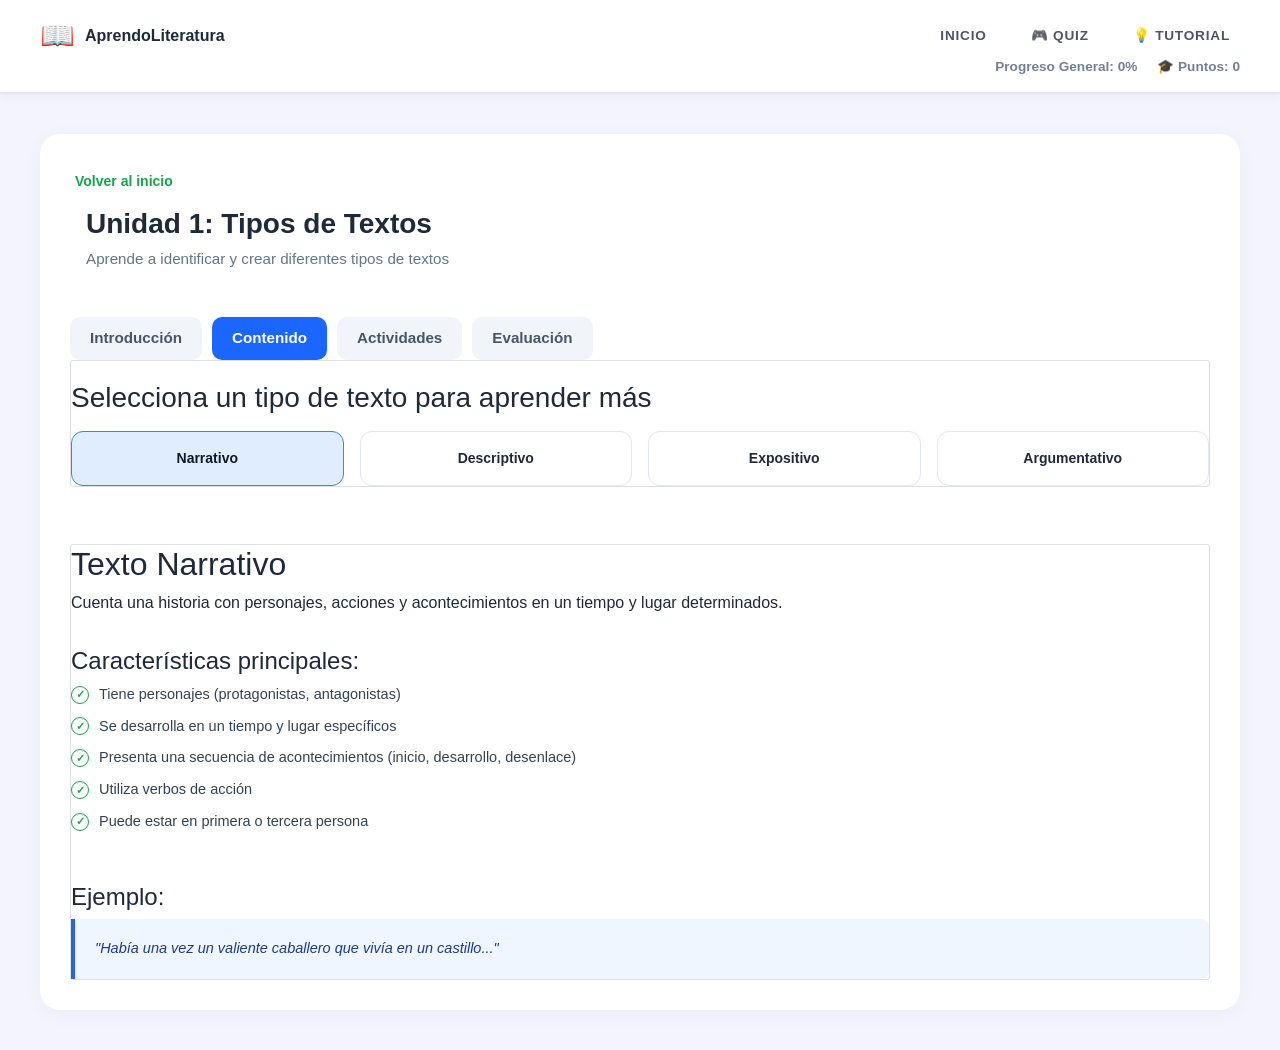
==== unidad1.html @ 8e8e9560 "Add files via upload" ====
<!DOCTYPE html>
<html lang="es">
<head>
    <meta charset="UTF-8">
    <meta name="viewport" content="width=device-width, initial-scale=1.0">
    <title>Plataforma de lengua</title>
    <link rel="stylesheet" href="https://cdn.jsdelivr.net/npm/bootstrap@4.4.1/dist/css/bootstrap.min.css" integrity="sha384-Vkoo8x4CGsO3+Hhxv8T/Q5PaXtkKtu6ug5TOeNV6gBiFeWPGFN9MuhOf23Q9Ifjh" crossorigin="anonymous">
        <link rel="stylesheet" href="estilos.css">
</head>
<body>
 <!--MENU DE NAVEGACIÓN-->
    <nav class="navbar">
    <!--CONTENEDOR DEL MENU DE NAVEGACIÓN-->
  <div class="nav-container">
    <div class="logo">
      <span class="logo-icon">📖</span> 
      <strong>AprendoLiteratura</strong>
    </div>
    <div class="nav-links">
      <a href="#" class="btn-nav btn-blue">Inicio</a>
      <a href="#" class="btn-nav btn-green">🎮 Quiz</a>
      <a href="tutorial.html" class="btn-nav btn-purple">💡 Tutorial</a>
    </div>
  </div>
  <!--CIERRE DEL CONTENEDOR-->
  <div class="nav-subbar">
    <span>Progreso General: 0%</span>
    <span>🎓 Puntos: 0</span>
  </div>
</nav>
<!--CIERRE DE MENU DE NAVEGACIÓN-->

<!--NUEVA PARTE DE PAGINA WEB-->

        <main class="content-card">
                 
<div class="main-card">
    <a href="index.html" class="back-link">
        <i class="fa-solid fa-arrow-left"></i> Volver al inicio
    </a>

    <div class="unit-header">
        <i class="fa-solid fa-book-open unit-icon"></i>
        <div class="unit-titles">
            <h2>Unidad 1: Tipos de Textos</h2>
            <p>Aprende a identificar y crear diferentes tipos de textos</p>
        </div>
    </div>

    <!-- PESTAÑAS PRINCIPALES -->
<div class="tabs-bar">
  <button class="tab-item" onclick="cambiarPestana('introduccion', this)">Introducción</button>
  <button class="tab-item active" onclick="cambiarPestana('contenido', this)">Contenido</button>
  <button class="tab-item" onclick="cambiarPestana('actividades', this)">Actividades</button>
  <button class="tab-item" onclick="cambiarPestana('evaluacion', this)">Evaluación</button>
</div>

<!-- SECCIÓN 1: INTRODUCCIÓN -->
<div id="sec-introduccion" class="tab-content d-none">
  <div class="card p-4">
    
    <!-- Encabezado de la Sección -->
    <h2 class="fw-bold mb-3">¿Qué son los tipos de textos?</h2>
    <p class="text-secondary mb-4">
      Los textos se pueden clasificar según su intención comunicativa y estructura. Cada tipo de texto tiene características específicas que lo hacen único y apropiado para diferentes situaciones.
    </p>

    <!-- Grilla de Tarjetas (2 columnas en pantallas medianas/grandes) -->
    <div class="row g-3">
      
      <!-- Texto Narrativo -->
      <div class="col-md-6">
        <div class="p-3 rounded-3 h-100" style="background-color: #f0f7ff; border: 1px solid #d0e3ff;">
          <h5 class="fw-bold text-primary">Texto Narrativo</h5>
          <p class="mb-0 text-muted small">
            Cuenta una historia con personajes, acciones y acontecimientos en un tiempo y lugar determinados.
          </p>
        </div>
      </div>

      <!-- Texto Descriptivo -->
      <div class="col-md-6">
        <div class="p-3 rounded-3 h-100" style="background-color: #f0fdf4; border: 1px solid #dcfce7;">
          <h5 class="fw-bold text-success">Texto Descriptivo</h5>
          <p class="mb-0 text-muted small">
            Representa personas, objetos, lugares o situaciones mediante palabras, detallando sus características.
          </p>
        </div>
      </div>

      <!-- Texto Expositivo -->
      <div class="col-md-6">
        <div class="p-3 rounded-3 h-100" style="background-color: #faf5ff; border: 1px solid #f3e8ff;">
          <h5 class="fw-bold" style="color: #8b5cf6;">Texto Expositivo</h5>
          <p class="mb-0 text-muted small">
            Explica o informa sobre un tema de manera objetiva y clara, transmitiendo conocimientos.
          </p>
        </div>
      </div>

      <!-- Texto Argumentativo -->
      <div class="col-md-6">
        <div class="p-3 rounded-3 h-100" style="background-color: #fffbeb; border: 1px solid #fef3c7;">
          <h5 class="fw-bold text-dark">Texto Argumentativo</h5>
          <p class="mb-0 text-muted small">
            Defiende una opinión o tesis mediante razones y argumentos para convencer al lector.
          </p>
        </div>
      </div>

    </div>
  </div>
</div>

<!-- SECCIÓN 2: CONTENIDO (Se muestra solo al presionar 'Contenido') -->
<div id="sec-contenido" class="tab-content">
  
  <!-- Selector de tipos de texto -->
  <div class="card margin-bottom">
    <h3 class="tipo-texto">Selecciona un tipo de texto para aprender más</h3>
    <div class="topics-grid">
      <button class="topic-btn active" data-topic="narrativo" onclick="cargarTema('narrativo')">Narrativo</button>
      <button class="topic-btn" data-topic="descriptivo" onclick="cargarTema('descriptivo')">Descriptivo</button>
      <button class="topic-btn" data-topic="expositivo" onclick="cargarTema('expositivo')">Expositivo</button>
      <button class="topic-btn" data-topic="argumentativo" onclick="cargarTema('argumentativo')">Argumentativo</button>
    </div>
  </div>

  <!-- Detalle dinámico del tema seleccionado -->
  <div class="card">
    <h2 id="titulo-tema">Texto Narrativo</h2>
    <p id="desc-tema">Cuenta una historia con personajes, acciones y acontecimientos en un tiempo y lugar determinados.</p>

    <h4 class="mt-3">Características principales:</h4>
    <ul id="lista-caracteristicas" class="features-list">
      <li>Tiene personajes (protagonistas, antagonistas)</li>
      <li>Se desarrolla en un tiempo y lugar específicos</li>
      <li>Presenta una secuencia de acontecimientos (inicio, desarrollo, desenlace)</li>
      <li>Utiliza verbos de acción</li>
      <li>Puede estar en primera o tercera persona</li>
    </ul>

    <h4 class="mt-3">Ejemplo:</h4>
    <div id="caja-ejemplo" class="example-box narrativo">
      "Había una vez un valiente caballero que vivía en un castillo..."
    </div>
  </div>

</div>

<!-- SECCIÓN 3: ACTIVIDADES -->
<div id="sec-actividades" class="tab-content d-none">
  <div class="card-actividades">
    <h2>Actividades Prácticas</h2>
    <p class="subtitle">Resuelve los siguientes ejercicios sobre tipos de texto.</p>

    <form id="form-actividades">
      
      <!-- Pregunta 1 -->
      <div class="question-card" id="q1-box">
        <p class="question-text">
          <strong>1. Lee el siguiente texto:</strong> "María era una niña curiosa de ojos brillantes y cabello castaño. Le encantaba leer bajo el viejo roble del jardín." <strong>¿Qué tipo de texto es?</strong>
        </p>
        <div class="options-group">
          <label class="option-item"><input type="radio" name="q1" value="Narrativo"> Narrativo</label>
          <label class="option-item"><input type="radio" name="q1" value="Descriptivo"> Descriptivo</label>
          <label class="option-item"><input type="radio" name="q1" value="Expositivo"> Expositivo</label>
          <label class="option-item"><input type="radio" name="q1" value="Argumentativo"> Argumentativo</label>
        </div>
        <div class="feedback-msg" id="feedback-q1"></div>
      </div>

      <!-- Pregunta 2 -->
      <div class="question-card" id="q2-box">
        <p class="question-text">
          <strong>2. Identifica el tipo:</strong> "Todos deberíamos usar transporte público porque reduce la contaminación y el tráfico en las ciudades."
        </p>
        <div class="options-group">
          <label class="option-item"><input type="radio" name="q2" value="Narrativo"> Narrativo</label>
          <label class="option-item"><input type="radio" name="q2" value="Descriptivo"> Descriptivo</label>
          <label class="option-item"><input type="radio" name="q2" value="Expositivo"> Expositivo</label>
          <label class="option-item"><input type="radio" name="q2" value="Argumentativo"> Argumentativo</label>
        </div>
        <div class="feedback-msg" id="feedback-q2"></div>
      </div>

      <!-- Pregunta 3 -->
      <div class="question-card" id="q3-box">
        <p class="question-text">
          <strong>3. ¿Cuál es un texto expositivo?</strong>
        </p>
        <div class="options-group">
          <label class="option-item"><input type="radio" name="q3" value="receta"> Una receta de cocina</label>
          <label class="option-item"><input type="radio" name="q3" value="cuento"> Un cuento de hadas</label>
          <label class="option-item"><input type="radio" name="q3" value="enciclopedia"> Un artículo de enciclopedia sobre el agua</label>
          <label class="option-item"><input type="radio" name="q3" value="carta"> Una carta personal</label>
        </div>
        <div class="feedback-msg" id="feedback-q3"></div>
      </div>

      <!-- Botón Enviar -->
      <button type="button" class="btn-submit" onclick="evaluarActividades()">Enviar Respuestas</button>
    </form>
    
    <!-- Resumen de resultado global -->
    <div id="resultado-global" class="result-summary d-none"></div>
  </div>
</div>


<!-- SECCIÓN 4: EVALUACIÓN -->
<div id="sec-evaluacion" class="tab-content d-none">
  <div class="eval-card-container">
    
    <!-- Encabezado con estado del juego -->
   <div class="stats-badge">
  <span class="badge-item">⏱️ Tiempo: <strong id="timer-val">15</strong>s</span>
  <span class="badge-item">⭐ Puntos: <strong id="score-val">0</strong></span>
  <span class="badge-item">🎯 Pregunta: <strong id="q-num">1</strong>/4</span>
</div>

    <!-- Barra de progreso -->
    <div class="progress-bar-bg">
      <div id="progress-fill" class="progress-bar-fill" style="width: 25%;"></div>
    </div>

    <!-- Tarjeta del Desafío (Interactive Flashcard) -->
    <div id="eval-game-box" class="quiz-card">
      <div class="card-badge" id="card-tag">Desafío #1</div>
      <p class="card-question" id="eval-question-text">
        ¿Que tipo de texto e?
      </p>

      <div class="game-options" id="eval-options">
        <!-- Las opciones se generan dinámicamente con JS -->
      </div>

      <div id="eval-feedback" class="feedback-banner d-none"></div>

      <button id="btn-next-q" class="btn-next d-none" onclick="siguientePregunta()">
        Siguiente Desafío ➜
      </button>
    </div>

    <!-- Pantalla de Resultado Final (Oculta al inicio) -->
    <div id="eval-results-screen" class="results-card d-none">
      <div class="trophy-icon">🏆</div>
      <h2>¡Evaluación Completada!</h2>
      <p id="final-score-text">Obtuviste 0 de 400 puntos posibles.</p>
      <div id="final-message" class="final-msg-box"></div>
      
      <button class="btn-retry" onclick="reiniciarEvaluacion()">
        🔄 Volver a Intentar
      </button>
    </div>

  </div>
</div>

<script>
  // 1. Datos para cada tipo de texto
  const temasData = {
    narrativo: {
      titulo: "Texto Narrativo",
      descripcion: "Cuenta una historia con personajes, acciones y acontecimientos en un tiempo y lugar determinados.",
      caracteristicas: [
        "Tiene personajes (protagonistas, antagonistas)",
        "Se desarrolla en un tiempo y lugar específicos",
        "Presenta una secuencia de acontecimientos (inicio, desarrollo, desenlace)",
        "Utiliza verbos de acción",
        "Puede estar en primera o tercera persona"
      ],
      ejemplo: '"Había una vez un valiente caballero que vivía en un castillo. Un día, decidió emprender un viaje para rescatar a la princesa que había sido secuestrada por un dragón. Después de muchas aventuras, logró vencer al dragón y rescatar a la princesa."'
    },
    descriptivo: {
      titulo: "Texto Descriptivo",
      descripcion: "Representa personas, objetos, lugares o situaciones mediante palabras, detallando sus características.",
      caracteristicas: [
        "Usa abundantes adjetivos calificativos",
        "Presenta detalles sensoriales (vista, oído, tacto, olfato, gusto)",
        "Puede ser objetiva (técnica) o subjetiva (literaria)",
        "Utiliza comparaciones y metáforas",
        "No presenta acción, sino características"
      ],
      ejemplo: '"El jardín era un espacio amplio y colorido. Las rosas rojas perfumaban el ambiente con su aroma dulce, mientras que las margaritas blancas se mecían suavemente con la brisa. El césped verde brillante cubría el suelo como una alfombra natural."'
    },
    expositivo: {
      titulo: "Texto Expositivo",
      descripcion: "Explica o informa sobre un tema de manera objetiva y clara, transmitiendo conocimientos.",
      caracteristicas: [
        "Presenta información de manera objetiva",
        "Utiliza un lenguaje claro y preciso",
        "Incluye definiciones, ejemplos y datos",
        "Sigue una estructura lógica",
        "Común en textos académicos y científicos"
      ],
      ejemplo: '"El agua es un compuesto químico formado por dos átomos de hidrógeno y uno de oxígeno (H2O). Es esencial para la vida en la Tierra y se puede encontrar en tres estados: sólido, líquido y gaseoso."'
    },
    argumentativo: {
      titulo: "Texto Argumentativo",
      descripcion: "Busca convencer o persuadir al lector sobre una postura determinada mediante razones y justificaciones.",
      caracteristicas: [
        "Presenta una tesis o idea principal a defender",
        "Utiliza argumentos lógicos, ejemplos o citas de autoridad",
        "Busca persuadir o generar debate en la audiencia",
        "Estructura típica: Introducción, Tesis, Argumentación y Conclusión"
      ],
      ejemplo: '"Es fundamental reducir el uso de plásticos de un solo uso. La contaminación marina afecta a miles de especies cada año y la acumulación de residuos amenaza la salud de los ecosistemas globales."'
    }
  };

  // 2. Función para cambiar de pestaña superior (Introducción, Contenido, etc.)
  function cambiarPestana(pestanaNombre, boton) {
    // Ocultar todas las secciones
    document.querySelectorAll('.tab-content').forEach(sec => sec.classList.add('d-none'));
    
    // Desmarcar todos los botones de pestañas
    document.querySelectorAll('.tab-item').forEach(btn => btn.classList.remove('active'));

    // Mostrar la sección correspondiente
    document.getElementById('sec-' + pestanaNombre).classList.remove('d-none');
    
    // Activar el botón presionado
    boton.classList.add('active');
  }

  // 3. Función para cambiar entre Narrativo, Descriptivo, Expositivo, Argumentativo
  function cargarTema(key) {
    const data = temasData[key];
    if (!data) return;

    // Cambiar títulos y descripción
    document.getElementById('titulo-tema').innerText = data.titulo;
    document.getElementById('desc-tema').innerText = data.descripcion;

    // Generar la lista de características
    const ul = document.getElementById('lista-caracteristicas');
    ul.innerHTML = '';
    data.caracteristicas.forEach(item => {
      const li = document.createElement('li');
      li.innerText = item;
      ul.appendChild(li);
    });

    // Actualizar el contenido y la clase de estilo del ejemplo
    const caja = document.getElementById('caja-ejemplo');
    caja.innerText = data.ejemplo;
    caja.className = `example-box ${key}`;

    // Marcar activo el botón correspondiente del submenú
    document.querySelectorAll('.topic-btn').forEach(btn => {
      btn.classList.toggle('active', btn.dataset.topic === key);
    });
  }
</script>
<!--Respuestas para las actividades de unidad 1-->
<script>
    // Respuestas correctas
const respuestasCorrectas = {
  q1: "Descriptivo",
  q2: "Argumentativo",
  q3: "enciclopedia"
};

function evaluarActividades() {
  const form = document.getElementById('form-actividades');
  let puntaje = 0;
  let total = 3;
  let guardadoData = {};

  for (let key in respuestasCorrectas) {
    const seleccion = form.elements[key].value;
    const box = document.getElementById(`${key}-box`);
    const feedback = document.getElementById(`feedback-${key}`);

    // Limpiar clases previas
    box.classList.remove('correct', 'incorrect');
    feedback.classList.remove('correct-text', 'incorrect-text');

    if (!seleccion) {
      feedback.innerText = '⚠️ Por favor, selecciona una opción.';
      feedback.className = 'feedback-msg incorrect-text';
      continue;
    }

    guardadoData[key] = seleccion; // Guardar valor para localStorage

    if (seleccion === respuestasCorrectas[key]) {
      puntaje++;
      box.classList.add('correct');
      feedback.innerText = '¡Correcto! Excelente deducción. 🎉';
      feedback.className = 'feedback-msg correct-text';
    } else {
      box.classList.add('incorrect');
      feedback.innerText = 'Incorrecto. Revisa el tipo de texto e intentalo de nuevo.';
      feedback.className = 'feedback-msg incorrect-text';
    }
  }

  // Guardar datos y puntaje en localStorage
  localStorage.setItem('unidad1_actividades', JSON.stringify({
    respuestas: guardadoData,
    puntaje: puntaje,
    completado: true
  }));

  // Mostrar cartel de resumen
  const resumen = document.getElementById('resultado-global');
  resumen.classList.remove('d-none');
  resumen.innerText = `Obtuviste ${puntaje} de ${total} respuestas correctas.`;
}

// Cargar respuestas guardadas al abrir la página
window.addEventListener('DOMContentLoaded', () => {
  const datosGuardados = localStorage.getItem('unidad1_actividades');
  if (datosGuardados) {
    const { respuestas } = JSON.parse(datosGuardados);
    const form = document.getElementById('form-actividades');
    
    for (let key in respuestas) {
      if (form.elements[key]) {
        form.elements[key].value = respuestas[key];
      }
    }
    // Auto evaluar para mostrar aciertos previos
    evaluarActividades();
  }
});
</script>
<script>
// Array de preguntas dinámicas con ejemplos
const evaluacionPreguntas = [
  {
    tag: "Desafío #1",
    pregunta: "Lee el siguiente fragmento: «El cielo estaba cubierto de nubes oscuras y un viento frío recorría las calles desiertas de la ciudad.» ¿Qué tipo de texto es?",
    opciones: ["Narrativo", "Descriptivo", "Expositivo", "Argumentativo"],
    correcta: 1 // Descriptivo
  },
  {
    tag: "Desafío #2",
    pregunta: "«Ayer por la tarde, Lucas encontró un mapa antiguo en el desván. Sin dudarlo, llamó a su hermana y comenzaron la búsqueda del tesoro.» ¿Qué tipo de texto es?",
    opciones: ["Narrativo", "Descriptivo", "Expositivo", "Argumentativo"],
    correcta: 0 // Narrativo
  },
  {
    tag: "Desafío #3",
    pregunta: "«La fotosíntesis es el proceso mediante el cual las plantas convierten la luz solar en energía química para su desarrollo.» ¿Qué tipo de texto es?",
    opciones: ["Narrativo", "Descriptivo", "Expositivo", "Argumentativo"],
    correcta: 2 // Expositivo
  },
  {
    tag: "Desafío #4",
    pregunta: "«Considero que el reciclaje debería ser obligatorio en todas las escuelas, ya que reduce drásticamente el impacto ambiental negativo.» ¿Qué tipo de texto es?",
    opciones: ["Narrativo", "Descriptivo", "Expositivo", "Argumentativo"],
    correcta: 3 // Argumentativo
  }
];

let indicePreguntaActual = 0;
let puntajeAcumulado = 0;
let tiempoRestante = 1800; 
let timerInterval = null;

// ⏱️ TIEMPO EN SEGUNDOS (30 minutos = 30 * 60 = 1800 segundos)
const TIEMPO_POR_PREGUNTA = 1800; 

// Función auxiliar para pasar de segundos a formato "MM:SS" (ej: 29:59)
function formatearTiempo(segundos) {
  const min = Math.floor(segundos / 60);
  const seg = segundos % 60;
  return `${min.toString().padStart(2, '0')}:${seg.toString().padStart(2, '0')}`;
}

function iniciarTimer() {
  clearInterval(timerInterval);
  tiempoRestante = TIEMPO_POR_PREGUNTA;
  document.getElementById("timer-val").innerText = formatearTiempo(tiempoRestante);

  timerInterval = setInterval(() => {
    tiempoRestante--;
    document.getElementById("timer-val").innerText = formatearTiempo(tiempoRestante);

    if (tiempoRestante <= 0) {
      clearInterval(timerInterval);
      tiempoAgotado();
    }
  }, 1000);
}

function renderizarPregunta() {
  const q = evaluacionPreguntas[indicePreguntaActual];
  
  document.getElementById("card-tag").innerText = q.tag;
  document.getElementById("eval-question-text").innerText = q.pregunta;
  document.getElementById("q-num").innerText = indicePreguntaActual + 1;
  
  // Actualizar barra de progreso
  const porcentaje = ((indicePreguntaActual + 1) / evaluacionPreguntas.length) * 100;
  document.getElementById("progress-fill").style.width = `${porcentaje}%`;

  // Resetear estados visuales
  const feedback = document.getElementById("eval-feedback");
  feedback.className = "feedback-banner d-none";
  document.getElementById("btn-next-q").classList.add("d-none");

  // Renderizar opciones de los 4 tipos de texto
  const container = document.getElementById("eval-options");
  container.innerHTML = "";

  q.opciones.forEach((opcion, idx) => {
    const btn = document.createElement("button");
    btn.className = "game-opt-btn";
    btn.innerText = opcion;
    btn.onclick = () => seleccionarRespuesta(idx, q.correcta);
    container.appendChild(btn);
  });

  // Arrancar la cuenta regresiva
  iniciarTimer();
}

function seleccionarRespuesta(indiceSeleccionado, indiceCorrecto) {
  clearInterval(timerInterval); // Detener el reloj

  const botones = document.querySelectorAll(".game-opt-btn");
  botones.forEach(btn => btn.disabled = true);

  const feedback = document.getElementById("eval-feedback");
  feedback.classList.remove("d-none");

  if (indiceSeleccionado === indiceCorrecto) {
    botones[indiceSeleccionado].classList.add("correct-opt");
    
    // Cálculo de puntos
    const puntosGanados = 100;
    puntajeAcumulado += puntosGanados;
    document.getElementById("score-val").innerText = puntajeAcumulado;

    feedback.innerText = `¡Correcto! 🎉 (+${puntosGanados} pts)`;
    feedback.className = "feedback-banner success";
  } else {
    botones[indiceSeleccionado].classList.add("incorrect-opt");
    botones[indiceCorrecto].classList.add("correct-opt");

    feedback.innerText = "¡Incorrecto! Revisa las características de este tipo de texto.";
    feedback.className = "feedback-banner error";
  }

  document.getElementById("btn-next-q").classList.remove("d-none");
}

function tiempoAgotado() {
  const q = evaluacionPreguntas[indicePreguntaActual];
  const botones = document.querySelectorAll(".game-opt-btn");
  botones.forEach(btn => btn.disabled = true);

  // Remarcar la respuesta correcta
  botones[q.correcta].classList.add("correct-opt");

  const feedback = document.getElementById("eval-feedback");
  feedback.classList.remove("d-none");
  feedback.innerText = "⏰ ¡Se acabó el tiempo de 30 minutos! No sumaste puntos en este desafío.";
  feedback.className = "feedback-banner error";

  document.getElementById("btn-next-q").classList.remove("d-none");
}

function siguientePregunta() {
  indicePreguntaActual++;
  if (indicePreguntaActual < evaluacionPreguntas.length) {
    renderizarPregunta();
  } else {
    mostrarPantallaFinal();
  }
}

function mostrarPantallaFinal() {
  clearInterval(timerInterval);
  document.getElementById("eval-game-box").classList.add("d-none");
  const resultsScreen = document.getElementById("eval-results-screen");
  resultsScreen.classList.remove("d-none");

  document.getElementById("final-score-text").innerText = `Obtuviste un total de ${puntajeAcumulado} puntos.`;

  const msgBox = document.getElementById("final-message");
  if (puntajeAcumulado >= 400) {
    msgBox.innerHTML = "<strong>¡Excelente trabajo! 🏆</strong> Dominás a la perfección todos los tipos de textos.";
  } else if (puntajeAcumulado >= 200) {
    msgBox.innerHTML = "<strong>¡Buen trabajo! 👍</strong> Tenés bien consolidados los conceptos principales.";
  } else {
    msgBox.innerHTML = "<strong>¡A seguir practicando! 💪</strong> Podés repasar la pestaña 'Contenido' e intentarlo otra vez.";
  }
}

function reiniciarEvaluacion() {
  indicePreguntaActual = 0;
  puntajeAcumulado = 0;
  document.getElementById("score-val").innerText = "0";
  document.getElementById("eval-results-screen").classList.add("d-none");
  document.getElementById("eval-game-box").classList.remove("d-none");
  renderizarPregunta();
}

document.addEventListener("DOMContentLoaded", () => {
  renderizarPregunta();
});
</script>
</body>
---- estilos.css ----
/* Estilos Base y Reset */
* {
  box-sizing: border-box;
  margin: 0;
  padding: 0;
}
body {
  font-family: 'Segoe UI', Tahoma, Geneva, Verdana, sans-serif;
  background-color: #f0f4f8;
  color: #333;
}
/* Previene que los elementos rompan el ancho de pantalla */
*, *::before, *::after {
  box-sizing: border-box;
}

body, html {
  max-width: 100vw;
  overflow-x: hidden; /* Evita el scroll horizontal molesto */
}

/* Imágenes y svgs fluidos */
img, svg {
  max-width: 100%;
  height: auto;
}

/* 1. BARRA DE NAVEGACIÓN (NAVBAR) */
.navbar {
  background-color: #ffffff;
  padding: 12px 30px;
  box-shadow: 0 2px 10px rgba(0, 0, 0, 0.05);
}
.nav-container {
 max-width: 1200px;
  margin: 0 auto;
}
.logo {
 display: flex;
  align-items: center;
  gap: 12px; /* Espacio entre el gráfico y el texto AprendoLiteratura */
}
/* Controla el tamaño de la imagen */
.logo img, .logo-img {
  height: 40px;          /* Ajustá entre 35px y 50px según tu gusto */
  width: auto;           /* Mantiene la proporción sin deformarlo */
  object-fit: contain;
}
.nav-links {
  display: flex;
  gap: 12px;
}
/* Botones de navegación con los colores del Figma */
.btn-nav {
 display: inline-flex;
    align-items: center;
    gap: 8px;
    text-decoration: none;
    color: #ffffff;
    font-weight: 600;
    font-size: 15px;
    /* Reducción del redondeado para que se vean rectangulares pero suaves */
    border-radius: 8px; 
    padding: 10px 22px;
    transition: background-color 0.2s;
}
.btn-blue { background-color: #1a66ff; }
.btn-green { background-color: #00b347; }
.btn-purple { background-color: #9933ff; }

/* Sub-barra de progreso general */
.nav-subbar {
   display: flex;
    justify-content: space-between;
    align-items: center;
    width: 100%;
    /* Color de fuente gris intermedio y tipografía limpia */
    color: #64748b; 
    font-size: 14px;
    font-family: system-ui, -apple-system, sans-serif;
}
/* CONTENEDOR CENTRAL DE LA PÁGINA */
.main-content {
  max-width: 1200px;
  margin: 40px auto;
  padding: 0 20px;
  display: flex;
  flex-direction: column;
  gap: 32px; /* Espacio vertical controlado entre elementos */
}

/* 2. TARJETA DE BIENVENIDA (Fondo blanco entero) */
.welcome-card {
  background-color: #ffffff;
  border-radius: 16px;
  padding: 40px;
  text-align: center;
  box-shadow: 0 4px 12px rgba(0, 0, 0, 0.03);
}
.welcome-card h1 {
  font-size: 2.2rem;
  color: #1e293b;
  margin-bottom: 16px;
}
.welcome-card p {
  color: #64748b;
  font-size: 1.05rem;
  max-width: 850px;
  margin: 0 auto;
  line-height: 1.6;
}

/* 3. CONTENEDOR DE TARJETAS (Fila impecable) */
.course-container {
  display: grid;
  grid-template-columns: repeat(3, 1fr); /* Divide el espacio en 3 columnas idénticas */
  gap: 24px;
}

/* Estructura de las Tarjetas de pagina de inicio */
.unit-card {
  background-color: #ffffff;
  border-radius: 16px;
  box-shadow: 0 4px 12px rgba(0, 0, 0, 0.03);
  display: flex;
  flex-direction: column;
  overflow: hidden; /* Esto arregla los bordes redondeados de arriba */
  /* Esta línea hace que el movimiento sea suave */
  transition: transform 0.3s ease, box-shadow 0.3s ease;
}
/*movimiento de las tarjetas en el inicio*/
/* El movimiento ocurre cuando pasas el mouse por encima */
.unit-card:hover {
  transform: translateY(-10px); /* La mueve hacia arriba */
  box-shadow: 0 10px 20px rgba(0,0,0,0.2); /* Aumenta la sombra para dar efecto de elevación */
}

.card-header {
  padding: 24px;
  color: #ffffff;
  text-align: center;
}
.card-header h2 {
  margin-top: 10px;
  font-size: 1.3rem;
}

/* Colores de las cabeceras */
.card-blue .card-header   { background-color: #1a66ff; }
.card-green .card-header  { background-color: #00b347; }
.card-purple .card-header { background-color: #9933ff; }

.card-body {
  padding: 24px;
  flex-grow: 1;
  display: flex;
  flex-direction: column;
  gap: 20px;
}
.description {
  color: #64748b;
  font-size: 0.95rem;
  line-height: 1.5;
}

/* Progreso */
.progress-container {
  display: flex;
  flex-direction: column;
  gap: 6px;
}
.progress-text {
  display: flex;
  justify-content: space-between;
  font-size: 0.85rem;
  color: #475467;
  font-weight: 600;
}
.progress-bar-bg {
  background-color: #e2e8f0;
  border-radius: 4px;
  height: 8px;
}
.progress-bar-fill {
  background-color: #94a3b8;
  height: 100%;
  width: 0%; /* Empieza en cero */
  border-radius: 4px;
}

/* Etiquetas */
.tags-section h3 {
  font-size: 0.85rem;
  color: #344054;
  margin-bottom: 8px;
}
.tags-container {
  display: flex;
  flex-wrap: wrap;
  gap: 6px;
}
.tag {
  background-color: #f1f5f9;
  color: #475569;
  padding: 4px 10px;
  border-radius: 12px;
  font-size: 0.8rem;
}

/* Botón inferior */
.btn-start {
  border: none;
  border-radius: 8px;
  padding: 12px;
  margin: 0 24px 24px 24px;
  color: white;
  font-weight: 600;
  cursor: pointer;
}

.card-blue .btn-start   { background-color: #1a66ff; }
.card-green .btn-start  { background-color: #00b347; }
.card-purple .btn-start { background-color: #9933ff; }

/* Modifica la clase que ya tienes */
.nav-container {
  display: flex;
  justify-content: space-between; /* Empuja los 3 bloques internos hacia los extremos */
  align-items: center;
  max-width: 1200px;
  margin: 0 auto;
  width: 100%;
}

/* Asegúrate de que el grupo de botones tenga un espacio (gap) entre sí */
.nav-links {
gap: 24px;
}


/* Contenedor principal de la sección de consejos */
.tips-card {
width: 100%;             /* Ocupa todo el ancho disponible */
  max-width: 1200px;       /* Mismo ancho máximo que el contenedor de las 3 tarjetas de arriba */
  margin: 30px auto;       /* La centra horizontalmente */
  background: #ffffff;
  border-radius: 16px;
  padding: 24px 32px;
  box-shadow: 0 4px 20px rgba(0, 0, 0, 0.05);
}

.tips-card h2 {
  font-size: 1.25rem;
  font-weight: 700;
  color: #1a202c;
  margin-top: 0;
  margin-bottom: 24px;
}

/* Distribución en dos columnas usando Grid */
.tips-grid {
 display: grid;
  grid-template-columns: repeat(2, 1fr);
  gap: 20px 40px;
  margin-top: 20px;
}

/* Estructura interna de cada consejo individual */
.tip-item {
  display: flex;
  align-items: flex-start;
  gap: 16px;
}

/* El círculo del número */
.tip-number {
  width: 32px;
  height: 32px;
  border-radius: 50%;
  display: flex;
  align-items: center;
  justify-content: center;
  font-weight: 600;
  font-size: 0.9rem;
  flex-shrink: 0;
}

/* Variaciones de colores para los números según Figma */
.num-blue {
  background-color: #e8f0fe;
  color: #1a73e8; }
.num-green { 
  background-color: #e6f4ea;
  color: #137333;}
.num-purple { 
   background-color: #f3e8fd;
  color: #9333ea;}
.num-orange { 
   background-color: #fef7e0;
  color: #b06000; }

/* Textos de los consejos */
.tip-text h3 {
  margin: 0;
  font-size: 0.95rem;
  font-weight: 600;
  color: #202124;
  line-height: 1.3;
}

.tip-text p {
   margin: 4px 0 0 0;
  font-size: 0.85rem;
  color: #5f6368;
}


/* Estilo para el Footer del final de página */
.main-footer {
  text-align: center; /* Centra el texto horizontalmente */
  color: #64748b;     /* El color gris suave que tiene en el Figma */
  font-size: 0.9rem;  /* Tamaño de la fuente ajustable */
  width: 100%;        /* Asegura que ocupe todo el ancho para poder centrarse */
  padding: 30px 0;    /* Le da espacio arriba y abajo para que respire */
  margin-top: 20px;   /* Separa el footer de la tarjeta de consejos */
}

/*pagina unidad 1*/
/* Contenedor Blanco Principal */
.main-card {
    background-color: #ffffff;
    border-radius: 20px; /* Bordes bien redondeados como en Figma */
    padding: 30px;
    box-shadow: 0 4px 20px rgba(0, 0, 0, 0.04); /* Sombra muy suave */
    font-family: 'Segoe UI', Tahoma, Geneva, Verdana, sans-serif;
    max-width: 1200px; /*aumentamos el ancho de la tarjeta de la unidad 1*/
    width: 100%;
    margin-top: 24px auto 0 auto; /*centrado de tarjeta automaticamente*/
    margin: 40px auto

}

/* Enlace Volver al Inicio */
.back-link {
    display: inline-flex;
    align-items: center;
    gap: 8px;
    color: #1a66ff;
    text-decoration: none;
    font-size: 0.9rem;
    font-weight: 600;
    margin-bottom: 20px;
}
.back-link:hover {
    text-decoration: underline;
}

/* Encabezado (Icono + Textos) */
.unit-header {
    display: flex;
    align-items: flex-start; /* Alinea el icono arriba con el título */
    gap: 16px;
    margin-bottom: 30px;
}

.unit-icon {
    color: #1a66ff;
    font-size: 2.2rem;
    margin-top: 2px;
}

.unit-titles h2 {
    color: #1e293b;
    font-size: 1.75rem;
    font-weight: 700;
    line-height: 1.2;
}

.unit-titles p {
    color: #64748b;
    font-size: 0.95rem;
    margin-top: 4px;
}

/* Barra de Pestañas */
.tabs-bar {
    display: flex;
    gap: 10px;
}

/* Estilo Base de los Botones de Pestaña */
.tab-item {
    border: none;
    padding: 10px 20px;
    font-size: 0.95rem;
    font-weight: 600;
    border-radius: 10px;
    cursor: pointer;
    transition: all 0.2s ease;
    background-color: #f1f5f9; /* Gris clarito para botones inactivos */
    color: #475569;
}

/* Estado de la Pestaña Activa (Introducción) */
.tab-item.active {
    background-color: #1a66ff; /* Azul brillante */
    color: #ffffff;
}

/* Efecto Hover para los Inactivos */
.tab-item:not(.active):hover {
    background-color: #e2e8f0;
    color: #1e293b;
}
/*segunda seccion de unidad 1*/
/* Espaciado superior extra para esta tarjeta de selección si lo requieres */
.selection-section {
    margin-top: 24px;
}

/* Título interno */
.selection-section h3 {
    font-size: 1.2rem;
    color: #1e293b;
    font-weight: 700;
    margin-bottom: 20px;
}

/* Cuadrícula para los 4 botones iguales */
.text-types-grid {
    display: grid;
    grid-template-columns: repeat(4, 1fr); /* Crea 4 columnas del mismo tamaño */
    gap: 16px; /* Separación horizontal entre los botones */
}

/* Estilo Base para cada botón de tipo de texto */
.type-btn {
    background-color: #ffffff;
    border: 1px solid #e2e8f0; /* Borde gris sutil de Figma */
    border-radius: 10px;
    padding: 16px 0; /* Espaciado interno arriba y abajo */
    font-size: 0.95rem;
    font-weight: 600;
    color: #000000;
    cursor: pointer;
    transition: all 0.2s ease;
    text-align: center;
}

/* Estado del botón activo (Seleccionado: Narrativo) */
.type-btn.active {
    background-color: #e6f0ff; /* Fondo azul sumamente claro */
    border: 2px solid #1a66ff;  /* Borde azul más grueso e intenso */
    color: #000000;
}

/* Efecto Hover para los botones que no están activos */
.type-btn:not(.active):hover {
    background-color: #f8fafc;
    border-color: #cbd5e1;
}
/*Tercera seccion de unidad 1*/
/* Espaciado para separar esta tarjeta de la anterior */
.content-section {
    margin-top: 24px;
}

.content-section h3 {
    font-size: 1.4rem;
    color: #1e293b;
    font-weight: 700;
    margin-bottom: 12px;
}

.main-description {
    color: #475569;
    font-size: 0.95rem;
    line-height: 1.6;
    margin-bottom: 24px;
}

/* Distribución en 2 columnas perfectas */
.info-cards-grid {
    display: grid;
    grid-template-columns: repeat(2, 1fr); /* Dos columnas iguales */
    gap: 16px; /* Separación uniforme entre las tarjetas */
}

/* Estilo general compartido por las 4 sub-tarjetas */
.info-block {
    border-radius: 12px;
    padding: 20px;
    border: 1px solid transparent; /* Se sobreescribe abajo */
    display: flex;
    flex-direction: column;
    gap: 8px;
}

.info-block h4 {
    font-size: 1.05rem;
    font-weight: 700;
}

.info-block p {
    font-size: 0.88rem;
    color: #475569;
    line-height: 1.5;
    margin: 0;
}

/* --- Variaciones de color según el diseño de Figma --- */

/* 1. Azul (Narrativo) */
.block-blue {
    background-color: #f0f6ff;
    border-color: #dbeafe;
}
.block-blue h4 { color: #1a66ff; }

/* 2. Verde (Descriptivo) */
.block-green {
    background-color: #f0fdf4;
    border-color: #dcfce7;
}
.block-green h4 { color: #00b347; }

/* 3. Morado (Expositivo) */
.block-purple {
    background-color: #faf5ff;
    border-color: #f3e8ff;
}
.block-purple h4 { color: #9933ff; }

/* 4. Naranja / Crema (Argumentativo) */
.block-orange {
    background-color: #fdf8f2;
    border-color: #fee2e2; /* Un borde sutilmente cálido */
}
.block-orange h4 { color: #1e293b; } 

/*PAGINA WEB QUIZ*/
/* CONFIGURACIÓN GENERAL / RESET */
* {
    margin: 0;
    padding: 0;
    box-sizing: border-box;
    font-family: 'Segoe UI', Tahoma, Geneva, Verdana, sans-serif;
}

body {
    background-color: #f3f4fd; /* Fondo sutilmente azulado/grisáceo de tu captura */
    color: #1e293b;
    display: flex;
    flex-direction: column;
    min-height: 100vh;
}

/* NAVBAR SUPERIOR */
/* BUSCÁ ESTA SECCIÓN EN TU STYLES.CSS Y REEMPLAZALA */
.navbar {
    background-color: #ffffff;
    display: flex;
    justify-content: space-between; /* Esto empuja los botones a la derecha */
    align-items: center;
    padding: 12px 40px;
    border-bottom: 2px solid #e2e8f0;
    width: 100%; /* Forzamos a que ocupe todo el ancho disponible */
}

.nav-buttons {
    display: flex;
    gap: 12px;
    margin-left: auto; /* Asegura que el grupo de botones se pegue a la derecha */
}

.nav-logo {
    display: flex;
    align-items: center;
    gap: 10px;
    color: #1d4ed8;
}

.logo-icon {
    font-size: 28px;
}

.nav-logo h2 {
    font-size: 20px;
    font-weight: 700;
}

.nav-buttons {
    display: flex;
    gap: 12px;
}

/* BOTONES DE NAVEGACIÓN */
.btn-nav {
  text-transform: uppercase;
  font-weight: 600;
  font-size: 0.85rem;
  letter-spacing: 0.8px;
  color: #4a5568 !important; /* Texto gris limpio como en la foto */
  text-decoration: none !important;
  background: transparent !important; /* Quita los fondos azul, verde y violeta */
  padding: 6px 10px;
  transition: color 0.2s ease;
}

.btn-nav:hover {
  color: #0d9ebd !important;
}
.btn-blue { background-color: #2563eb; }
.btn-green { background-color: #16a34a; }
.btn-purple { background-color: #9333ea; }

/* SUB-BARRA DE PROGRESO */
.sub-bar {
    background-color: #ffffff;
    padding: 10px 40px;
    display: flex;
    justify-content: space-between;
    font-size: 13px;
    color: #64748b;
    border-bottom: 1px solid #e2e8f0;
}

.sub-icon {
    font-size: 16px;
    vertical-align: middle;
}

/* CONTENEDOR PRINCIPAL */
.main-container {
    flex: 1;
    max-width: 800px;
    width: 100%;
    margin: 30px auto;
    padding: 0 20px;
    display: flex;
    flex-direction: column;
    gap: 20px;
}

/* TARJETA ENCABEZADO DE QUIZ */
.quiz-header-card {
    background-color: #ffffff;
    border-radius: 12px;
    padding: 20px;
    border: 1px solid #e2e8f0;
    box-shadow: 0 2px 4px rgba(0,0,0,0.02);
}

.back-link {
    color: #16a34a;
    text-decoration: none;
    font-size: 14px;
    font-weight: 600;
    display: inline-flex;
    align-items: center;
    gap: 5px;
    margin-bottom: 15px;
}

.quiz-header-content {
    display: flex;
    align-items: center;
    gap: 15px;
}

.trophy-small {
    font-size: 40px;
    color: #d97706; /* Color dorado */
}

.quiz-header-text h3 {
    font-size: 22px;
    color: #0f172a;
}

.quiz-header-text p {
    font-size: 14px;
    color: #64748b;
}

/* TARJETA CENTRAL DEL DESAFÍO */
.challenge-card {
    background-color: #ffffff;
    border-radius: 16px;
    padding: 40px 30px;
    border: 1px solid #e2e8f0;
    text-align: center;
    box-shadow: 0 4px 6px rgba(0,0,0,0.02);
    display: flex;
    flex-direction: column;
    align-items: center;
}

.trophy-large {
    font-size: 80px;
    color: #d97706;
    margin-bottom: 15px;
}

.challenge-title {
    font-size: 26px;
    color: #0f172a;
    margin-bottom: 8px;
}

.challenge-subtitle {
    font-size: 15px;
    color: #64748b;
    margin-bottom: 30px;
}

/* GRID DE DETALLES (TIEMPO, RACHA, ETC.) */
.features-grid {
    display: grid;
    grid-template-columns: repeat(3, 1fr);
    gap: 15px;
    width: 100%;
    margin-bottom: 35px;
}

.feature-box {
    border-radius: 10px;
    padding: 20px 15px;
    text-align: left;
}

.feature-title {
    display: flex;
    align-items: center;
    gap: 6px;
    font-size: 14px;
    margin-bottom: 8px;
}

.feature-box p {
    font-size: 13px;
    color: #475569;
    line-height: 1.4;
}

/* COLORES ESPECÍFICOS DE LAS TARJETITAS */
.box-blue { background-color: #eff6ff; }
.text-blue { color: #2563eb; }

.box-green { background-color: #f0fdf4; }
.text-green { color: #16a34a; }

.box-purple { background-color: #faf5ff; }
.text-purple { color: #9333ea; }

/* BOTÓN COMENZAR */
.btn-start {
    background-color: #00c040; /* El verde brillante del botón iniciar */
    color: white;
    font-size: 16px;
    font-weight: 700;
    padding: 14px 45px;
    border: none;
    border-radius: 8px;
    cursor: pointer;
    box-shadow: 0 4px 0 #009030; /* Efecto 3D abajo del botón */
    transition: all 0.1s ease;
}

.btn-start:active {
    transform: translateY(4px);
    box-shadow: 0 0px 0 #009030;
}

/* FOOTER */
.footer {
    text-align: center;
    padding: 20px;
    font-size: 13px;
    color: #64748b;
    background-color: #ffffff;
    border-top: 1px solid #e2e8f0;
    margin-top: auto;
}

/*estilos de quiz1*/
/* ==========================================================================
   NUEVOS ESTILOS PARA LA PANTALLA DE PREGUNTAS (image_5e31e1.png)
   ========================================================================== */

/* Ajuste de flexbox para el encabezado con puntaje */
.header-split {
    display: flex;
    justify-content: space-between;
    align-items: center;
}

.header-right-score {
    text-align: center;
}

.score-number {
    display: block;
    font-size: 24px;
    font-weight: 800;
    color: #0f172a;
}

.score-label {
    font-size: 12px;
    color: #64748b;
}

/* Tarjeta intermedia de estado */
.status-card {
    background-color: #ffffff;
    border-radius: 12px;
    padding: 20px;
    border: 1px solid #e2e8f0;
    display: flex;
    justify-content: space-between;
    align-items: center;
}

.status-left {
    flex: 1;
    display: flex;
    flex-direction: column;
    gap: 12px;
}

.question-number {
    font-size: 13px;
    color: #64748b;
    font-weight: 500;
}

/* Contenedor gris de la barra */
.progress-bar-container {
    background-color: #e2e8f0;
    border-radius: 10px;
    height: 8px;
    width: 250px;
    overflow: hidden;
}

/* El relleno violeta */
.progress-bar-fill {
    background-color: #6366f1;
    height: 100%;
    border-radius: 10px;
}

/* Tags / Etiquetas */
.tags-container {
    display: flex;
    gap: 8px;
}

.tag {
    font-size: 12px;
    font-weight: 600;
    padding: 4px 12px;
    border-radius: 20px;
}

.tag-easy { background-color: #dcfce7; color: #16a34a; }
.tag-topic { background-color: #e0f2fe; color: #0284c7; }
.tag-points { background-color: #f3e8ff; color: #7c3aed; }

/* El contador de tiempo a la derecha */
.status-right-timer {
    text-align: center;
    padding-left: 20px;
}

.timer-number {
    display: block;
    font-size: 36px;
    font-weight: 800;
    color: #0f172a;
    line-height: 1;
}

.timer-label {
    font-size: 13px;
    color: #64748b;
}

/* Tarjeta blanca de la pregunta */
.question-card {
    background-color: #ffffff;
    border-radius: 16px;
    padding: 35px 25px;
    border: 1px solid #e2e8f0;
    text-align: center;
}

.question-title {
    font-size: 24px;
    font-weight: 700;
    color: #0f172a;
    margin-bottom: 30px;
}

/* Grilla de respuestas 2 columnas x 2 filas */
.answers-grid {
    display: grid;
    grid-template-columns: repeat(2, 1fr);
    gap: 15px;
    width: 100%;
}

/* Botones base de respuestas */
.btn-answer {
    color: white;
    font-size: 16px;
    font-weight: 700;
    padding: 20px;
    border: none;
    border-radius: 12px;
    cursor: pointer;
    transition: all 0.1s ease;
}

.btn-answer:active {
    transform: scale(0.98);
    opacity: 0.9;
}

/* Colores exactos de los botones de opciones con su respectivo borde inferior 3D */
.answer-red { 
    background-color: #ef4444; 
    box-shadow: 0 4px 0 #b91c1c;
}
.answer-blue { 
    background-color: #3b82f6; 
    box-shadow: 0 4px 0 #1d4ed8;
}
.answer-yellow { 
    background-color: #eab308; 
    box-shadow: 0 4px 0 #a16207;
}
.answer-green { 
    background-color: #22c55e; 
    box-shadow: 0 4px 0 #15803d;
}

/* --- BOTONES DE REGISTRO E INICIO DE SESIÓN --- */
.auth-buttons {
 display: flex;
  align-items: center;
  gap: 12px;
}
.btn-auth {
  display: inline-flex;
  align-items: center;
  justify-content: center;
  border: none;
  border-radius: 50px; /* Redondeado completo estilo píldora */
  padding: 10px 22px;
  font-weight: 700;
  font-size: 0.8rem;
  letter-spacing: 0.5px;
  color: #ffffff;
  cursor: pointer;
  transition: background-color 0.2s ease, transform 0.1s ease;
}
.btn-auth .icon-btn {
  margin-right: 8px;
  font-size: 0.85rem;
}
/* Botón Regístrate (Amarillo/Naranja) */
.btn-registrate {
  background-color: #f2b738;
}
.btn-registrate:hover {
background-color: #e0a526;
  color: #ffffff;
}
/* Botón Iniciar Sesión (Azul Cyan) */
.btn-iniciar {
background-color: #0d9ebd;
}
.btn-iniciar:hover {
 background-color: #0b8a9d;
  color: #ffffff;
}
/* Divisor y Subbar */
.nav-divider {
  border: 0;
  border-top: 1px solid #edf2f7;
  margin: 10px 0;
}

.nav-subbar {
  display: flex;
  justify-content: flex-end;
  gap: 20px;
  font-size: 0.85rem;
  color: #718096;
  font-weight: 600;
  max-width: 1200px;
  margin: 0 auto;
}
/*banner*/
/* --- HERO BANNER --- */
.hero-banner {
  background: linear-gradient(135deg, #f8fafc 0%, #edf2f7 100%);
  border-radius: 20px;
  padding: 40px 30px;
  margin: 20px auto 40px auto;
  max-width: 1200px;
  box-shadow: 0 4px 15px rgba(0, 0, 0, 0.03);
}

.hero-container {
  display: flex;
  align-items: center;
  justify-content: space-between;
  gap: 40px;
  flex-wrap: wrap;
}

.hero-content {
  flex: 1;
  min-width: 300px;
}

.badge-tag {
  display: inline-block;
  background-color: #e0f2fe;
  color: #0284c7;
  font-weight: 700;
  font-size: 0.8rem;
  padding: 6px 14px;
  border-radius: 20px;
  margin-bottom: 15px;
}

.hero-content h1 {
  font-size: 2.2rem;
  font-weight: 800;
  color: #1e293b;
  line-height: 1.2;
  margin-bottom: 15px;
}

.hero-content p {
  font-size: 1rem;
  color: #64748b;
  line-height: 1.6;
  margin-bottom: 25px;
}

/* Botones del Banner */
.hero-actions {
  display: flex;
  gap: 15px;
  flex-wrap: wrap;
}

.btn-hero {
  padding: 12px 24px;
  border-radius: 12px;
  font-weight: 700;
  font-size: 0.95rem;
  text-decoration: none !important;
  transition: all 0.2s ease;
  display: inline-flex;
  align-items: center;
}

.btn-primary-hero {
  background-color: #0d9ebd;
  color: #ffffff !important;
  box-shadow: 0 4px 12px rgba(13, 158, 189, 0.25);
}

.btn-primary-hero:hover {
  background-color: #0b8a9d;
  transform: translateY(-2px);
}

.btn-secondary-hero {
  background-color: #ffffff;
  color: #334155 !important;
  border: 1px solid #cbd5e1;
}

.btn-secondary-hero:hover {
  background-color: #f1f5f9;
  transform: translateY(-2px);
}

/* Tarjetas de características del lado derecho */
.hero-features {
  flex: 1;
  min-width: 280px;
  display: flex;
  flex-direction: column;
  gap: 15px;
}

.feature-card {
  display: flex;
  align-items: center;
  gap: 15px;
  background-color: #ffffff;
  padding: 15px 20px;
  border-radius: 14px;
  box-shadow: 0 2px 8px rgba(0, 0, 0, 0.04);
  border-left: 5px solid transparent;
}

.f-blue { border-left-color: #0d9ebd; }
.f-purple { border-left-color: #9333ea; }
.f-green { border-left-color: #22c55e; }

.f-icon {
  font-size: 1.8rem;
}

.feature-card h4 {
  margin: 0;
  font-size: 0.95rem;
  font-weight: 700;
  color: #1e293b;
}

.feature-card p {
  margin: 2px 0 0 0;
  font-size: 0.8rem;
  color: #64748b;
}

/*ESTILOS DE SECCION UNIDAD 1 HTML*/
/* Layout general del contenido */
.card-content {
  background: #ffffff;
  border-radius: 16px;
  padding: 32px;
  box-shadow: 0 4px 20px rgba(0, 0, 0, 0.03);
  max-width: 850px;
  margin: 20px auto;
  font-family: -apple-system, BlinkMacSystemFont, "Segoe UI", Roboto, sans-serif;
  color: #1e293b;
}

/* Títulos y descripción */
.card-content h2 {
  font-size: 24px;
  font-weight: 700;
  color: #0f172a;
  margin-bottom: 8px;
}

.card-content .description {
  color: #64748b;
  font-size: 15px;
  margin-bottom: 24px;
}

.card-content h4 {
  font-size: 15px;
  font-weight: 700;
  color: #0f172a;
  margin: 20px 0 12px 0;
}

/* Lista de características con tilde verde */
.features-list {
  list-style: none;
  padding: 0;
  margin: 0 0 24px 0;
}

.features-list li {
  display: flex;
  align-items: center;
  gap: 10px;
  font-size: 14.5px;
  color: #334155;
  margin-bottom: 10px;
}

/* Ícono de verificado verde */
.features-list li::before {
  content: "✓";
  display: inline-flex;
  align-items: center;
  justify-content: center;
  width: 18px;
  height: 18px;
  border: 1.5px solid #16a34a;
  border-radius: 50%;
  color: #16a34a;
  font-size: 11px;
  font-weight: bold;
  flex-shrink: 0;
}

/* Caja de Ejemplo (Azul Narrativo) */
.example-box {
  background-color: #eff6ff;
  border-left: 4px solid #2563eb;
  border-radius: 0 8px 8px 0;
  padding: 18px 20px;
  font-style: italic;
  font-size: 14.5px;
  line-height: 1.6;
  color: #1e3a8a;
}
/* Tarjeta contenedora del selector */
.selector-card {
  background: #ffffff;
  border-radius: 16px;
  padding: 24px 32px;
  box-shadow: 0 4px 20px rgba(0, 0, 0, 0.03);
  max-width: 850px;
  font-family: -apple-system, BlinkMacSystemFont, "Segoe UI", Roboto, sans-serif;
  margin-bottom: 24px; /* Podés subir a 30px o 32px si querés más separación */
}

/* Título superior */
.selector-title {
  font-size: 16px;
  font-weight: 700;
  color: #0f172a;
  margin-bottom: 16px;
}

/* Grilla de 4 columnas para los botones */
.topics-grid {
  display: grid;
  grid-template-columns: repeat(4, 1fr);
  gap: 16px;
}

/* Botones inactivos (por defecto) */
.topic-btn {
  background: #ffffff;
  border: 1px solid #e2e8f0;
  border-radius: 12px;
  padding: 16px 12px;
  font-size: 14px;
  font-weight: 600;
  color: #1e293b;
  cursor: pointer;
  text-align: center;
  transition: all 0.2s ease;
  outline: none;
}

/* Efecto al pasar el mouse por encima */
.topic-btn:hover {
  border-color: #cbd5e1;
  background-color: #f8fafc;
}

/* Botón activo (Seleccionado, ej: Narrativo) */
.topic-btn.active {
  background-color: #e0edff; /* Fondo azul clarito */
  border: 1.5px solid #3b82f6; /* Borde azul definido */
  color: #0f172a;
}

/*texto de tipo de texto -seccion unidad 1*/
.card.margin-bottom {
    margin-bottom: 5%;
}
/*botones de tipo de texto*/
.tipo-texto {
  margin-top: 20px;       /* 👈 Esto BAJA el texto alejándolo de arriba */
  margin-bottom: 16px;    /* Reducí esto para que no quede tanto espacio naranja */
}
/*actividades unidad 1*/
/* Card principal de actividades */
.card-actividades {
  background: #ffffff;
  border-radius: 16px;
  padding: 32px;
  box-shadow: 0 4px 20px rgba(0, 0, 0, 0.03);
  max-width: 850px;
  margin: 0 auto;
  font-family: -apple-system, BlinkMacSystemFont, "Segoe UI", Roboto, sans-serif;
}

.card-actividades h2 { font-size: 22px; font-weight: 700; color: #0f172a; margin-bottom: 6px; }
.card-actividades .subtitle { color: #64748b; font-size: 14px; margin-bottom: 24px; }

/* Tarjeta individual de pregunta */
.question-card {
  border: 1px solid #e2e8f0;
  border-radius: 12px;
  padding: 20px;
  margin-bottom: 20px;
  background-color: #ffffff;
  transition: all 0.3s ease;
}

.question-text { font-size: 14.5px; color: #1e293b; margin-bottom: 16px; line-height: 1.5; }

/* Opciones seleccionables */
.options-group { display: flex; flex-direction: column; gap: 10px; }

.option-item {
  display: flex;
  align-items: center;
  gap: 12px;
  padding: 12px 16px;
  border: 1px solid #e2e8f0;
  border-radius: 10px;
  cursor: pointer;
  font-size: 14px;
  color: #334155;
  transition: background-color 0.2s;
}

.option-item:hover { background-color: #f8fafc; }
.option-item input[type="radio"] { accent-color: #2563eb; width: 16px; height: 16px; }

/* Estados de Acierto / Error */
.question-card.correct { border: 1.5px solid #16a34a; background-color: #f0fdf4; }
.question-card.incorrect { border: 1.5px solid #dc2626; background-color: #fef2f2; }

.feedback-msg { font-size: 13.5px; font-weight: 600; margin-top: 12px; }
.feedback-msg.correct-text { color: #15803d; }
.feedback-msg.incorrect-text { color: #b91c1c; }

/* Botón Enviar */
.btn-submit {
  width: 100%;
  padding: 14px;
  background-color: #2563eb;
  color: #ffffff;
  border: none;
  border-radius: 10px;
  font-size: 15px;
  font-weight: 600;
  cursor: pointer;
  transition: background-color 0.2s;
  margin-top: 10px;
}
.btn-submit:hover { background-color: #1d4ed8; }

/* Resumen final */
.result-summary {
  margin-top: 20px;
  padding: 16px;
  border-radius: 10px;
  text-align: center;
  font-size: 16px;
  font-weight: 700;
  background-color: #eff6ff;
  color: #1e40af;
  border: 1px solid #bfdbfe;
}
/*estilo de evaluacion undiad 1*/
/* Contenedor principal de evaluación */
.eval-card-container {
  background: #ffffff;
  border-radius: 20px;
  padding: 32px;
  box-shadow: 0 4px 20px rgba(0, 0, 0, 0.04);
  max-width: 850px;
  margin: 0 auto;
  font-family: -apple-system, BlinkMacSystemFont, "Segoe UI", Roboto, sans-serif;
}

.eval-header {
  display: flex;
  justify-content: space-between;
  align-items: flex-start;
  margin-bottom: 16px;
  flex-wrap: wrap;
  gap: 12px;
}

.eval-header h2 { font-size: 22px; font-weight: 800; color: #0f172a; margin-bottom: 4px; }
.eval-header .subtitle { color: #64748b; font-size: 14px; }

/* Badges de puntaje */
.stats-badge { display: flex; gap: 10px; }
.badge-item {
  background: #f1f5f9;
  border: 1px solid #e2e8f0;
  padding: 6px 14px;
  border-radius: 20px;
  font-size: 13.5px;
  color: #334155;
}

/* Barra de progreso */
.progress-bar-bg {
  width: 100%;
  height: 8px;
  background-color: #f1f5f9;
  border-radius: 10px;
  overflow: hidden;
  margin-bottom: 24px;
}
.progress-bar-fill {
  height: 100%;
  background: linear-gradient(90deg, #3b82f6, #2563eb);
  transition: width 0.4s ease;
}

/* Tarjeta interactiva */
.quiz-card {
  background: #f8fafc;
  border: 2px solid #e2e8f0;
  border-radius: 16px;
  padding: 28px;
  position: relative;
  transition: all 0.3s ease;
}

.card-badge {
  display: inline-block;
  background: #e0edff;
  color: #1d4ed8;
  font-size: 12px;
  font-weight: 700;
  padding: 4px 12px;
  border-radius: 12px;
  margin-bottom: 16px;
  text-transform: uppercase;
  letter-spacing: 0.5px;
}

.card-question {
  font-size: 16.5px;
  font-weight: 600;
  color: #1e293b;
  line-height: 1.5;
  margin-bottom: 24px;
}

/* Grilla de Opciones Lúdicas */
.game-options {
  display: grid;
  grid-template-columns: 1fr 1fr;
  gap: 14px;
}

@media (max-width: 600px) {
  .game-options { grid-template-columns: 1fr; }
}

.game-opt-btn {
  background: #ffffff;
  border: 2px solid #cbd5e1;
  border-radius: 12px;
  padding: 16px;
  font-size: 14.5px;
  font-weight: 600;
  color: #334155;
  cursor: pointer;
  text-align: left;
  transition: all 0.2s ease;
}

.game-opt-btn:hover:not(:disabled) {
  border-color: #3b82f6;
  background-color: #eff6ff;
  transform: translateY(-2px);
}

/* Estados Acierto / Error */
.game-opt-btn.correct-opt {
  background-color: #dcfce7 !important;
  border-color: #16a34a !important;
  color: #15803d !important;
}

.game-opt-btn.incorrect-opt {
  background-color: #fee2e2 !important;
  border-color: #ef4444 !important;
  color: #b91c1c !important;
}

/* Banner de Retroalimentación */
.feedback-banner {
  margin-top: 20px;
  padding: 14px;
  border-radius: 10px;
  font-weight: 600;
  font-size: 14px;
  text-align: center;
}
.feedback-banner.success { background: #dcfce7; color: #15803d; border: 1px solid #86efac; }
.feedback-banner.error { background: #fee2e2; color: #b91c1c; border: 1px solid #fca5a5; }

/* Botón Siguiente */
.btn-next {
  width: 100%;
  margin-top: 20px;
  padding: 14px;
  background: #2563eb;
  color: white;
  border: none;
  border-radius: 12px;
  font-size: 15px;
  font-weight: 700;
  cursor: pointer;
  transition: background 0.2s;
}
.btn-next:hover { background: #1d4ed8; }

/* Pantalla de Resultados */
.results-card {
  text-align: center;
  padding: 20px;
}
.trophy-icon { font-size: 50px; margin-bottom: 12px; }
.final-msg-box {
  background: #f1f5f9;
  border-radius: 12px;
  padding: 16px;
  margin: 20px 0;
  font-size: 15px;
  color: #334155;
}
.btn-retry {
  padding: 12px 28px;
  background: #0f172a;
  color: white;
  border: none;
  border-radius: 10px;
  font-size: 14px;
  font-weight: 600;
  cursor: pointer;
}

/*unidad 2*/
/* Tarjeta de cada opción seleccionable */
.opcion-card {
  display: flex;
  align-items: center;
  gap: 12px;
  width: 100%;
  padding: 12px 18px;
  background-color: #ffffff;
  border: 1px solid #e2e8f0;
  border-radius: 12px;
  cursor: pointer;
  transition: all 0.2s ease;
  margin-bottom: 0;
  font-weight: 500;
  color: #334155;
}

.opcion-card:hover {
  background-color: #f8fafc;
  border-color: #cbd5e1;
}

.opcion-card input[type="radio"] {
  accent-color: #059669; /* Verde al seleccionar */
  width: 18px;
  height: 18px;
  cursor: pointer;
}

/* Botón Verificar Respuestas estilo deshabilitado por defecto / activo */
.btn-verificar {
  background-color: #cbd5e1;
  color: #ffffff;
  border: none;
  font-size: 16px;
  transition: background-color 0.2s ease;
}

.btn-verificar:hover {
  background-color: #059669;
  color: #ffffff;
}

/* Clases de Feedback de Acierto / Error */
.card-correcta {
  border: 1.5px solid #10b981 !important;
  background-color: #f0fdf4 !important;
}

.card-incorrecta {
  border: 1.5px solid #ef4444 !important;
  background-color: #fef2f2 !important;
}

.msg-correcto {
  color: #059669;
  font-weight: 600;
  font-size: 14px;
}

.msg-incorrecto {
  color: #dc2626;
  font-weight: 600;
  font-size: 14px;
}
/*practica interactiva de unidad 2*/
/* Fichas de Palabras Arrastrables */
.palabra-chip {
  display: inline-block;
  background-color: #dbeafe;
  color: #1d4ed8;
  padding: 8px 20px;
  border-radius: 12px;
  font-weight: 600;
  font-size: 14px;
  cursor: grab;
  user-select: none;
  transition: transform 0.15s ease, background-color 0.15s ease;
}

.palabra-chip:active {
  cursor: grabbing;
  transform: scale(1.05);
}

/* Cajas Destino con Borde Punteado */
.caja-drop {
  border: 1.5px dashed #cbd5e1;
  background-color: #ffffff;
  min-height: 110px;
  transition: border-color 0.2s ease, background-color 0.2s ease;
}

/* Efecto al arrastrar una ficha sobre una caja */
.caja-drop.drag-hover {
  border-color: #3b82f6;
  background-color: #eff6ff;
}

/* Estilos de Validación (Acierto / Error) */
.chip-correcto {
  background-color: #dcfce7 !important;
  color: #15803d !important;
}

.chip-incorrecto {
  background-color: #fee2e2 !important;
  color: #b91c1c !important;
}

/* Botón Reiniciar estilo oscuro */
.btn-reiniciar {
  background-color: #334155;
  border: none;
  transition: background-color 0.2s ease;
}

.btn-reiniciar:hover {
  background-color: #1e293b;
}

/*tarjetas de pagina de inicio*/
.course-container {
  display: grid;
  grid-template-columns: repeat(auto-fit, minmax(300px, 1fr));
  gap: 20px;
  max-width: 1200px;
  margin: 0 auto;
  padding: 20px;
}

/*/
/* --- ESTILOS EN COMPUTADORA --- */
.navbar {
  display: flex;
  justify-content: space-between;
  align-items: center;
  padding: 15px 30px;
  background-color: #ffffff;
  box-shadow: 0 2px 10px rgba(0,0,0,0.05);
  position: relative; /* Para poder posicionar el menú en mobile */
}

.logo {
  display: flex;
  align-items: center;
  gap: 10px;
}

.nav-menu {
  display: flex;
  align-items: center;
  gap: 20px;
}

.hamburger-btn {
  display: none; /* Oculto en PC */
  background: none;
  border: none;
  font-size: 28px;
  cursor: pointer;
  color: #333;
}


/* --- ESTILOS EN CELULAR (Pantallas menores a 768px) --- */
@media (max-width: 768px) {
  .hamburger-btn {
    display: block; /* Muestra las 3 rayitas ☰ */
  }

  .nav-menu {
    display: none; /* Oculta los textos horizontales */
    flex-direction: column;
    position: absolute;
    top: 100%; /* Despliega justo debajo de la barra */
    left: 0;
    width: 100%;
    background-color: #ffffff;
    padding: 20px 0;
    box-shadow: 0 10px 15px rgba(0,0,0,0.1);
    z-index: 1000;
  }

  .nav-menu a {
    padding: 10px 0;
    width: 100%;
    text-align: center;
  }

  /* Se activa al hacer clic con JS */
  .nav-menu.active {
    display: flex;
  }
}
/* 1. Quita el subrayado a TODOS los enlaces del menú y fija el color */
.nav-menu a,
.navbar a {
  text-decoration: none !important; /* Quita la línea subrayada */
  color: #0284c7;                  /* Color azul del texto */
  transition: all 0.3s ease;       /* Transición suave para los cambios de color */
}
/*unidad 3*/
/* Contenedor Tarjeta Principal */
.card-container {
  background-color: #ffffff;
  border-radius: 16px;
  padding: 28px 36px;
  
  /* Ajustes para centrar horizontalmente */
  max-width: 1000px;       /* Ancho máximo similar al de la segunda foto */
  width: 90%;             /* Se adapta en pantallas más chicas */
  margin: 40px auto;      /* Centra el bloque horizontalmente y da espacio arriba/abajo */
  
  box-shadow: 0 4px 20px rgba(0, 0, 0, 0.04);
}
/* Botón Volver al inicio */
.back-btn {
  background: none;
  border: none;
  color: #8b12eb;
  font-weight: 600;
  font-size: 0.95rem;
  cursor: pointer;
  display: inline-flex;
  align-items: center;
  gap: 6px;
  margin-bottom: 16px;
  padding: 4px 0;
  transition: opacity 0.2s ease;
}

.back-btn:hover {
  opacity: 0.8;
  text-decoration: underline;
}

/* Encabezado del título con ícono */
.header-title-container {
  display: flex;
  align-items: flex-start;
  gap: 12px;
  margin-bottom: 24px;
}

.pencil-icon {
  width: 28px;
  height: 28px;
  color: #8b12eb;
  flex-shrink: 0;
  margin-top: 2px;
}

.title-wrapper h1 {
  font-size: 1.6rem;
  font-weight: 800;
  color: #1e1e24;
  line-height: 1.2;
}

.title-wrapper p {
  color: #6c757d;
  font-size: 0.95rem;
  margin-top: 4px;
}

/* Barra de Navegación / Botones */
.tabs-nav {
  display: flex;
  flex-wrap: wrap;
  gap: 12px;
}

.tab-btn {
  background-color: #f2f3f7;
  color: #2b3342;
  border: none;
  padding: 10px 22px;
  border-radius: 12px;
  font-size: 0.95rem;
  font-weight: 600;
  cursor: pointer;
  transition: all 0.2s ease;
}

.tab-btn:hover {
  background-color: #e4e6ed;
}

/* Estado Activo del Botón */
.tab-btn.active {
  background-color: #1d66fe;
  color: #ffffff;
  box-shadow: 0 4px 12px rgba(139, 18, 235, 0.25);
}

/*otras confi de unidad 3*/
/* Oculta los paneles por defecto */
.tab-pane {
  display: none;
  padding-top: 20px;
}

/* Muestra únicamente el panel activo */
.tab-pane.active {
  display: block;
}

/* Estilos de la tarjeta de Introducción */
.intro-description {
  color: #555;
  margin-bottom: 25px;
  font-size: 1rem;
  line-height: 1.5;
}

.grid-two-cols {
  display: grid;
  grid-template-columns: repeat(auto-fit, minmax(280px, 1fr));
  gap: 20px;
}

.info-card {
  padding: 20px 24px;
  border-radius: 12px;
}

.info-card h3 {
  margin-top: 0;
  margin-bottom: 15px;
  font-size: 1.1rem;
  font-weight: bold;
}

.info-card ul {
  list-style: none;
  padding: 0;
  margin: 0;
}

.info-card li {
  display: flex;
  align-items: center;
  gap: 10px;
  margin-bottom: 12px;
  font-size: 0.95rem;
  color: #333;
}

.info-card .icon {
  width: 18px;
  height: 18px;
  flex-shrink: 0;
}

/* Variación Azul */
.blue-card {
  background-color: #f0f7ff;
  border-left: 4px solid #1a56db;
}

.blue-card h3 {
  color: #1a56db;
}

.blue-card .icon {
  stroke: #1a56db;
}

/* Variación Naranja */
.orange-card {
  background-color: #fff9f2;
  border-left: 4px solid #c2410c;
}

.orange-card h3 {
  color: #c2410c;
}

.orange-card .icon {
  stroke: #ea580c;
}
/*estilos de botones de unidad 3 - reglas*/
/* Card contenedora de "Selecciona un tema" */
.theme-selector-card {
  background-color: #ffffff;
  border-radius: 16px;
  padding: 24px 28px;
  margin-bottom: 24px; /* O usa la clase mb-4 que ya tenés */
  box-shadow: 0 4px 20px rgba(0, 0, 0, 0.03);
}

/* Título de la card */
.theme-title {
  font-size: 1.15rem;
  font-weight: 700;
  color: #0f172a;
  margin-top: 0;
  margin-bottom: 20px;
}

/* Contenedor de los 4 botones en fila con separación */
.subtabs-bar {
  display: grid;
  grid-template-columns: repeat(4, 1fr);
  gap: 16px; /* Separación entre los botones */
}

/* Estilo base de los botones */
.subtab-btn {
  background-color: #ffffff;
  border: 1px solid #e2e8f0;
  border-radius: 12px;
  padding: 16px 12px;
  font-size: 0.9rem;
  font-weight: 600;
  color: #1e293b;
  cursor: pointer;
  transition: all 0.2s ease;
  text-align: center;
}

/* Estado hover (al pasar el mouse) */
.subtab-btn:hover {
  background-color: #f8fafc;
  border-color: #cbd5e1;
}

/* Estado ACTIVO (el botón seleccionado) */
.subtab-btn.active {
  background-color: #e0edff;
  border: 2px solid #2563eb;
  color: #1d4ed8;
  font-weight: 700;
}
/*practica unidad 3*/
h1 {
  font-size: 20px;
  font-weight: 700;
  margin: 0 0 24px 0;
  color: #0f172a;
}

/* Lista de Preguntas */
.questions-list {
  display: flex;
  flex-direction: column;
  gap: 16px;
  margin-bottom: 24px;
}

/* Tarjeta individual de pregunta */
.question-card {
  border: 1px solid #e2e8f0;
  border-radius: 12px;
  padding: 20px;
  background-color: #ffffff;
}

.question-title {
  font-size: 14px;
  font-weight: 600;
  color: #334155;
  margin: 0 0 16px 0;
}

/* Grupo de botones de opción */
.options-group {
  display: flex;
  flex-wrap: wrap;
  gap: 12px;
}

/* Label que simula la cápsula/botón */
.option-btn {
  display: inline-flex;
  align-items: center;
  gap: 8px;
  border: 1px solid #e2e8f0;
  border-radius: 10px;
  padding: 8px 16px;
  cursor: pointer;
  background-color: #ffffff;
  transition: all 0.2s ease;
  user-select: none;
  min-width: 80px;
}

.option-btn:hover {
  background-color: #f8fafc;
  border-color: #cbd5e1;
}

/* Ocultamos el radio genérico */
.option-btn input[type="radio"] {
  display: none;
}

/* Custom Radio Dot */
.radio-dot {
  width: 14px;
  height: 14px;
  border-radius: 50%;
  background-color: #334155;
  display: inline-block;
}

/* Texto de la opción */
.option-label {
  font-size: 14px;
  font-weight: 600;
  color: #1e293b;
}

/* Estado Seleccionado */
.option-btn input[type="radio"]:checked + .radio-dot {
  background-color: #7c3aed; /* Violeta activo de la UI */
  box-shadow: inset 0 0 0 3px #ffffff;
}

.option-btn:has(input[type="radio"]:checked) {
  border-color: #7c3aed;
  background-color: #f5f3ff;
}

/* Botón Verificar Respuestas */
.btn-submit {
  width: 100%;
  background-color: #cbd5e1;
  color: #ffffff;
  border: none;
  border-radius: 10px;
  padding: 12px;
  font-size: 14px;
  font-weight: 600;
  cursor: pointer;
  transition: background-color 0.2s ease;
}

.btn-submit:hover {
  background-color: #94a3b8;
}
/*tildacion* unidad 3/
.subtitle {
  color: #6b7280;
  margin-bottom: 20px;
}

.section-title {
  font-size: 1.1rem;
  font-weight: bold;
  margin-top: 25px;
  margin-bottom: 15px;
  color: #111827;
}

/* Estilos de las reglas numeradas */
.rules-list {
  display: flex;
  flex-direction: column;
  gap: 10px;
}

.rule-item {
  display: flex;
  align-items: center;
  background-color: #f9fafb;
  padding: 12px 16px;
  border-radius: 12px;
  gap: 15px;
}

.rule-item p {
  margin: 0;
  color: #374151;
  font-size: 0.95rem;
}

.badge {
  background-color: #f3e8ff;
  color: #a855f7;
  font-weight: bold;
  width: 26px;
  height: 26px;
  border-radius: 50%;
  display: flex;
  align-items: center;
  justify-content: center;
  font-size: 0.85rem;
  flex-shrink: 0;
}

/* Estilos de las tarjetas de ejemplos */
.examples-grid {
  display: grid;
  grid-template-columns: repeat(auto-fit, minmax(240px, 1fr));
  gap: 15px;
}

.example-card {
  background-color: #fcfaff;
  border-radius: 12px;
  padding: 16px;
}

.example-card h4 {
  margin: 0 0 5px 0;
  font-size: 1.1rem;
  color: #111827;
}

.example-card .type {
  margin: 0;
  font-size: 0.85rem;
  color: #6b7280;
}

.example-card .description {
  margin: 4px 0 0 0;
  font-size: 0.8rem;
  color: #9ca3af;
}
/*estilos para movil*/
/* 1. Previene el scroll horizontal no deseado en toda la pantalla */
html, body {
  max-width: 100% !important;
  overflow-x: hidden !important;
}

/* 2. Ajuste del encabezado y la barra superior en celulares */
.navbar, .nav, header {
  flex-wrap: wrap !important;
}

/* 3. Permitir deslizamiento horizontal suave para las solapas (Introducción, Contenido, etc.) */
.nav-pills, .nav-tabs, .btn-group {
  display: flex !important;
  flex-wrap: nowrap !important;
  overflow-x: auto !important;
  -webkit-overflow-scrolling: touch;
  max-width: 100% !important;
  padding-bottom: 5px;
}

/* 4. Adaptación de las tarjetas de botones (Narrativo, Descriptivo, Expositivo, Argumentativo) */
@media (max-width: 768px) {
  /* Permite que los contenedores de botones salten de línea en pantallas chicas */
  .d-flex, .row {
    flex-wrap: wrap !important;
  }

  /* Evita que los botones o textos largos rompan el ancho de la pantalla */
  .btn, .card {
    max-width: 100% !important;
    white-space: normal !important;
    word-wrap: break-word !important;
  }
}
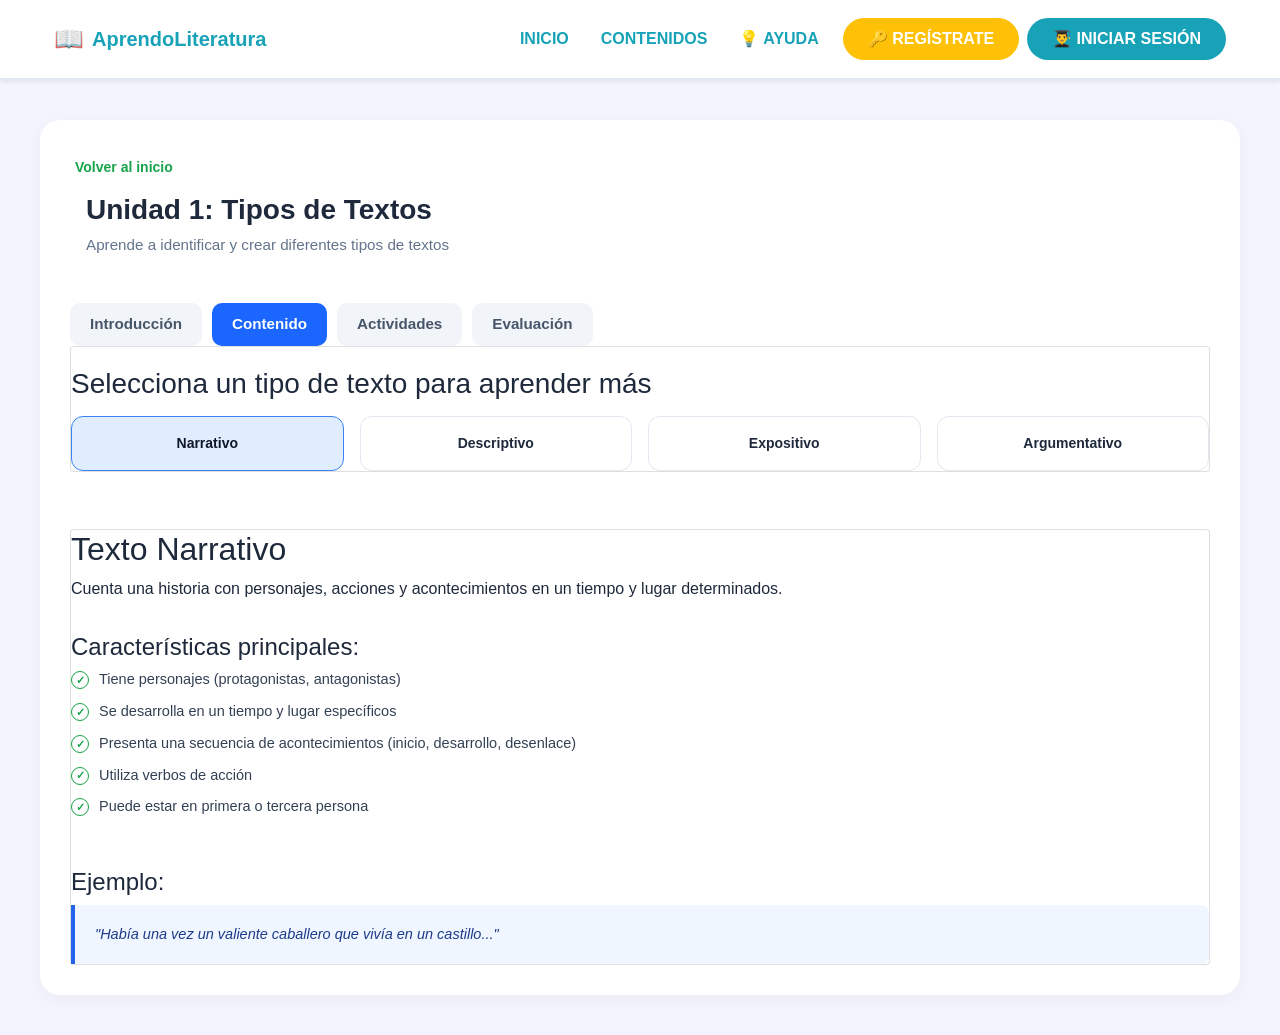
==== commit 501465ff: "Add files via upload" ====
--- a/unidad1.html
+++ b/unidad1.html
@@ -9,25 +9,47 @@
 </head>
 <body>
  <!--MENU DE NAVEGACIÓN-->
-    <nav class="navbar">
-    <!--CONTENEDOR DEL MENU DE NAVEGACIÓN-->
-  <div class="nav-container">
-    <div class="logo">
-      <span class="logo-icon">📖</span> 
-      <strong>AprendoLiteratura</strong>
-    </div>
-    <div class="nav-links">
-      <a href="#" class="btn-nav btn-blue">Inicio</a>
-      <a href="#" class="btn-nav btn-green">🎮 Quiz</a>
-      <a href="tutorial.html" class="btn-nav btn-purple">💡 Tutorial</a>
-    </div>
-  </div>
-  <!--CIERRE DEL CONTENEDOR-->
-  <div class="nav-subbar">
-    <span>Progreso General: 0%</span>
-    <span>🎓 Puntos: 0</span>
+    <!--MENU DE NAVEGACIÓN-->
+<nav class="navbar navbar-expand-lg bg-white py-3 shadow-sm">
+  <div class="container-fluid px-4">
+    <!-- LOGO O DERECHA SEGÚN CORRESPONDA -->
+    <a class="navbar-brand font-weight-bold text-primary d-flex align-items-center" href="index.html">
+      <span class="mr-2" style="font-size: 1.5rem;">📖</span>
+      <span style="color: #17a2b8;">AprendoLiteratura</span>
+    </a>
+
+    <!-- BOTÓN HAMBURGUESA PARA CELULARES -->
+    <button class="navbar-toggler" type="button" data-toggle="collapse" data-target="#navMenu">
+      <span class="navbar-toggler-icon"></span>
+    </button>
+
+    <!-- MENÚ ALINEADO A LA DERECHA -->
+    <div class="collapse navbar-collapse" id="navMenu">
+      <ul class="navbar-nav ml-auto align-items-center">
+        <li class="nav-item">
+          <a class="nav-link font-weight-bold text-info px-3" href="index.html">INICIO</a>
+        </li>
+        <li class="nav-item">
+          <a class="nav-link font-weight-bold text-info px-3" href="index.html#seccion-contenidos">CONTENIDOS</a>
+        </li>
+        <li class="nav-item">
+          <a class="nav-link font-weight-bold text-info px-3" href="tutorial.html">💡 AYUDA</a>
+        </li>
+        <li class="nav-item ml-lg-2">
+          <button class="btn btn-warning text-white rounded-pill font-weight-bold px-4 py-2" data-toggle="modal" data-target="#authModal">
+            🔑 REGÍSTRATE
+          </button>
+        </li>
+        <li class="nav-item ml-lg-2 mt-2 mt-lg-0">
+          <button class="btn text-white rounded-pill font-weight-bold px-4 py-2" style="background-color: #17a2b8;" data-toggle="modal" data-target="#authModal">
+            👨‍🎓 INICIAR SESIÓN
+          </button>
+        </li>
+      </ul>
+    </div>
   </div>
 </nav>
+<!--CIERRE DE MENU DE NAVEGACIÓN-->
 <!--CIERRE DE MENU DE NAVEGACIÓN-->
 
 <!--NUEVA PARTE DE PAGINA WEB-->
